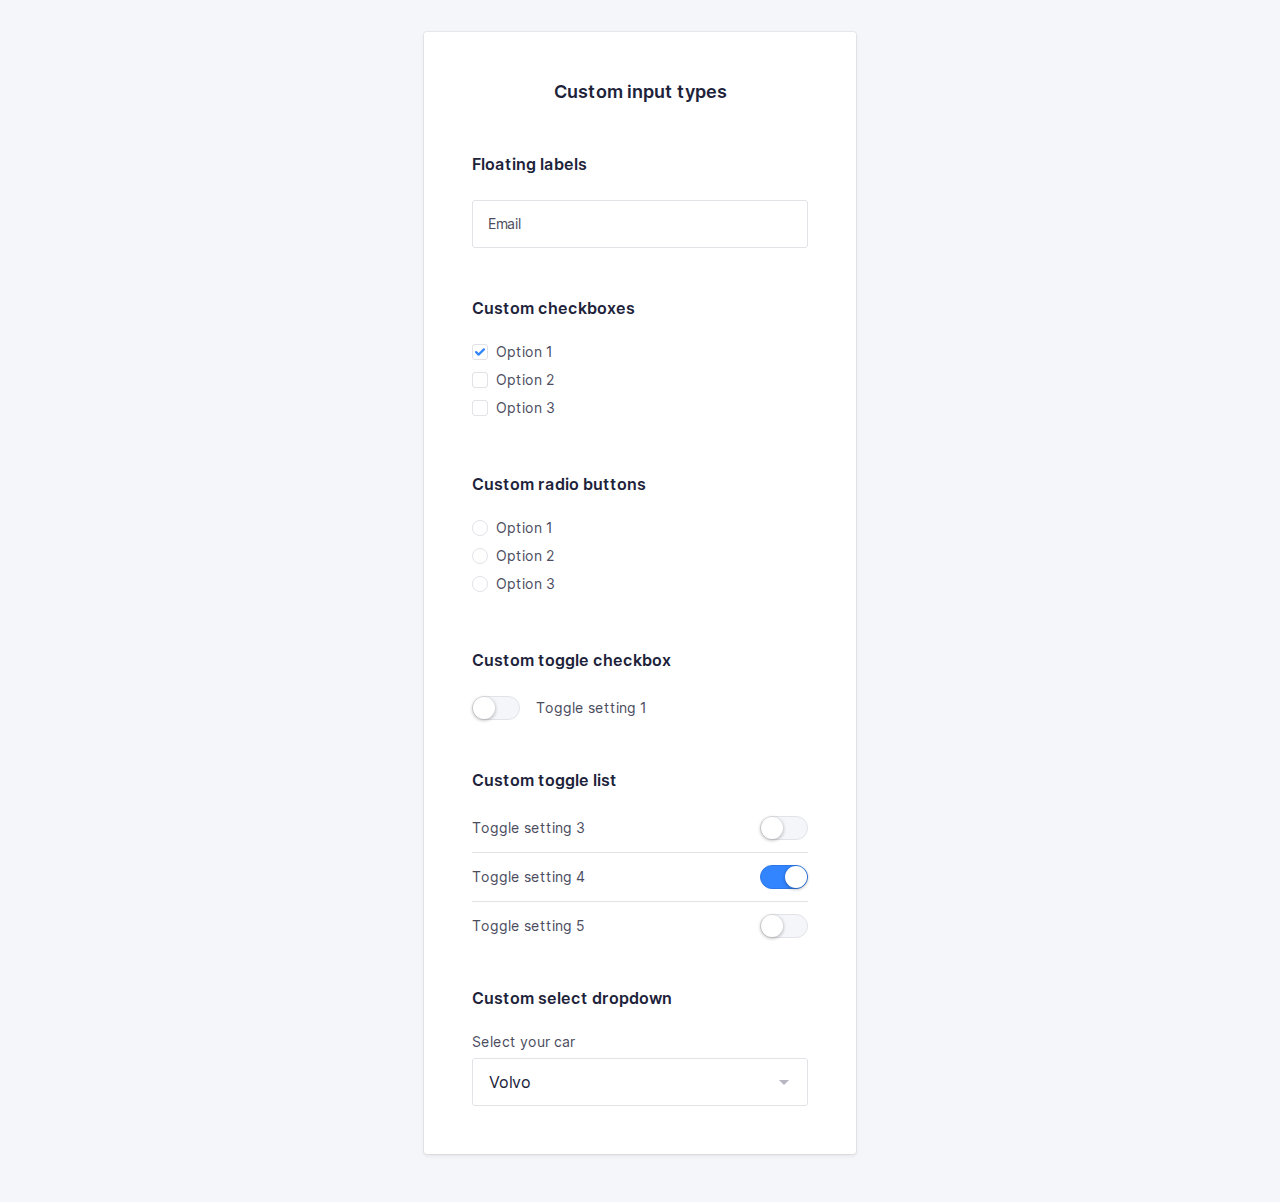
==== inputs.html @ 7f7cd956 "first commit" ====
<!doctype html>
<html lang="en">
    <head>
        <meta charset="utf-8">
        <meta http-equiv="x-ua-compatible" content="ie=edge">
        <title>Blockport - Custom input types</title>
        <meta name="description" content="This is my HTML5 boilerplate.">
        <meta name="viewport" content="width=device-width, initial-scale=1.0">
        <meta name="msapplication-TileColor" content="#3385FF">
        <meta name="theme-color" content="#3385FF">

        <link rel="apple-touch-icon" sizes="180x180" href="apple-touch-icon.png">
        <link rel="icon" type="image/png" sizes="32x32" href="favicon-32x32.png">
        <link rel="icon" type="image/png" sizes="16x16" href="favicon-16x16.png">
        <link rel="manifest" href="site.webmanifest">
        <link rel="mask-icon" href="safari-pinned-tab.svg" color="#3385FF">

        <link rel="stylesheet" href="css/normalize.css">
        <link rel="stylesheet" href="css/screen.css">

        <script src="./script/app.js"></script>
    </head>
    <body>
        <section class="o-row o-row--lg o-row--login o-row--beta">
            <div class="o-container u-max-width-xs">
                <form class="c-card" action="#">
                    <div class="c-card__body">
                       
                        <h2 class="c-card__title">
                            Custom input types
                        </h2>
                        <div class="o-section">
                            <h5>
                                Floating labels
                            </h5>
                            <p class="c-form-field">
                                <label class="c-label c-label--floating js-floating-label" for="username">
                                    Email
                                </label>
                                <input class="c-input c-input--with-floating-label js-floating-input" type="email" name="username" id="username"
                                    required>
                            </p>
                        </div>
                        <div class="o-section">
                            <!-- Custom checkboxes -->
                            <h5>
                                Custom checkboxes
                            </h5>
                            <ul class="o-list c-option-list">
                                <li class="c-form-field c-form-field--option c-option-list__item">
                                    <input class="o-hide-accessible c-option c-option--hidden" type="checkbox" id="checkbox1" checked>
                                    <label class="c-label c-label--option c-custom-option" for="checkbox1">
                                        <span class="c-custom-option__fake-input c-custom-option__fake-input--checkbox">
                                            <svg class="c-custom-option__symbol" xmlns="http://www.w3.org/2000/svg" viewBox="0 0 9 6.75">
                                                <path d="M4.75,9.5a1,1,0,0,1-.707-.293l-2.25-2.25A1,1,0,1,1,3.207,5.543L4.75,7.086,8.793,3.043a1,1,0,0,1,1.414,1.414l-4.75,4.75A1,1,0,0,1,4.75,9.5" transform="translate(-1.5 -2.75)"/>
                                            </svg>
                                        </span>
                                        Option 1
                                    </label>
                                </li>
                                <li class="c-form-field c-form-field--option c-option-list__item">
                                    <input class="o-hide-accessible c-option c-option--hidden" type="checkbox" id="checkbox2">
                                    <label class="c-label c-label--option c-custom-option" for="checkbox2">
                                        <span class="c-custom-option__fake-input c-custom-option__fake-input--checkbox">
                                            <svg class="c-custom-option__symbol" xmlns="http://www.w3.org/2000/svg" viewBox="0 0 9 6.75">
                                                <path d="M4.75,9.5a1,1,0,0,1-.707-.293l-2.25-2.25A1,1,0,1,1,3.207,5.543L4.75,7.086,8.793,3.043a1,1,0,0,1,1.414,1.414l-4.75,4.75A1,1,0,0,1,4.75,9.5" transform="translate(-1.5 -2.75)"/>
                                            </svg>
                                        </span>
                                        Option 2
                                    </label>
                                </li>
                                <li class="c-form-field c-form-field--option c-option-list__item">
                                    <input class="o-hide-accessible c-option c-option--hidden" type="checkbox" id="checkbox3">
                                    <label class="c-label c-label--option c-custom-option" for="checkbox3">
                                        <span class="c-custom-option__fake-input c-custom-option__fake-input--checkbox">
                                            <svg class="c-custom-option__symbol" xmlns="http://www.w3.org/2000/svg" viewBox="0 0 9 6.75">
                                                <path d="M4.75,9.5a1,1,0,0,1-.707-.293l-2.25-2.25A1,1,0,1,1,3.207,5.543L4.75,7.086,8.793,3.043a1,1,0,0,1,1.414,1.414l-4.75,4.75A1,1,0,0,1,4.75,9.5" transform="translate(-1.5 -2.75)"/>
                                            </svg>
                                        </span>
                                        Option 3
                                    </label>
                                </li>
                            </ul>
                        </div>
                        <div class="o-section">
                            <!-- Custom radio buttons -->
                            <h5>
                                Custom radio buttons
                            </h5>
                            <ul class="o-list c-option-list">
                                <li class="c-form-field c-form-field--option c-option-list__item">
                                    <input class="o-hide-accessible c-option c-option--hidden" type="radio" name="radios" id="radio1">
                                    <label class="c-label c-label--option c-custom-option" for="radio1">
                                        <span class="c-custom-option__fake-input c-custom-option__fake-input--radio">
                                            <span class="c-custom-option__symbol"></span>
                                        </span>
                                        Option 1
                                    </label>
                                </li>
                                <li class="c-form-field c-form-field--option c-option-list__item">
                                    <input class="o-hide-accessible c-option c-option--hidden" type="radio" name="radios" id="radio2">
                                    <label class="c-label c-label--option c-custom-option" for="radio2">
                                        <span class="c-custom-option__fake-input c-custom-option__fake-input--radio">
                                            <span class="c-custom-option__symbol"></span>
                                        </span>
                                        Option 2
                                    </label>
                                </li>
                                <li class="c-form-field c-form-field--option c-option-list__item">
                                    <input class="o-hide-accessible c-option c-option--hidden" type="radio" name="radios" id="radio3">
                                    <label class="c-label c-label--option c-custom-option" for="radio3">
                                        <span class="c-custom-option__fake-input c-custom-option__fake-input--radio">
                                            <span class="c-custom-option__symbol"></span>
                                        </span>
                                        Option 3
                                    </label>
                                </li>
                            </ul>
                        </div>
                        <div class="o-section">
                            <!-- Custom toggle checkboxes -->
                            <h5>
                                Custom toggle checkbox
                            </h5>
                            <p>
                                <input class="o-hide-accessible c-option c-option--hidden" type="checkbox" id="toggle1">
                                <label class="c-label c-label--option c-custom-toggle" for="toggle1">
                                    <span class="c-custom-toggle__fake-input">
                                    </span>
                                    Toggle setting 1
                                </label>
                            </p>
                        </div>
                        <div class="o-section">
                            <h5>
                                Custom toggle list
                            </h5>
                            <ul class="o-list c-custom-toggle-list">
                                <li class="c-custom-toggle-list__item">
                                    <input class="o-hide-accessible c-option c-option--hidden" type="checkbox" id="toggle3">
                                    <label class="c-label c-label--option c-custom-toggle c-custom-toggle--inverted" for="toggle3">
                                        <span class="c-custom-toggle__fake-input">
                                        </span>
                                        Toggle setting 3
                                    </label>
                                </li>
                                <li class="c-custom-toggle-list__item">
                                    <input class="o-hide-accessible c-option c-option--hidden" type="checkbox" id="toggle4" checked>
                                    <label class="c-label c-label--option c-custom-toggle c-custom-toggle--inverted" for="toggle4">
                                        <span class="c-custom-toggle__fake-input">
                                        </span>
                                        Toggle setting 4
                                    </label>
                                </li>
                                <li class="c-custom-toggle-list__item">
                                    <input class="o-hide-accessible c-option c-option--hidden" type="checkbox" id="toggle5">
                                    <label class="c-label c-label--option c-custom-toggle c-custom-toggle--inverted" for="toggle5">
                                        <span class="c-custom-toggle__fake-input">
                                        </span>
                                        Toggle setting 5
                                    </label>
                                </li>
                            </ul>
                        </div>
                        <div class="o-section">
                            <!-- Custom select -->
                            <h5>
                                Custom select dropdown
                            </h5>
                            <p class="c-form-field">
                                <label class="c-label" for="select1">
                                    Select your car
                                </label>
                                <span class="c-custom-select">
                                    <select class="c-input c-custom-select__input" class="" name="select1" id="select1">
                                        <option value="volvo">Volvo</option>
                                        <option value="saab">Saab</option>
                                        <option value="mercedes">Mercedes</option>
                                        <option value="audi">Audi</option>
                                    </select>
                                    <svg class="c-custom-select__symbol" xmlns="http://www.w3.org/2000/svg" viewBox="0 0 24 24">
                                        <path d="M7,10l5,5,5-5Z"/>
                                    </svg>
                                </span>
                            </p>
                        </div>
                    </div>
                </form>
            </div>
        </section>
    </body>
</html>
---- css/screen.css ----
/*------------------------------------*\
#FONTS
\*------------------------------------*/

@font-face {
    font-family: "Inter Web";
    font-weight: 400;
    src: url("../fonts/Inter-Regular.woff2") format("woff2")
}

@font-face {
    font-family: "Inter Web";
    font-weight: 600;
    src: url("../fonts/Inter-SemiBold.woff2") format("woff2")
}

/*------------------------------------*\
#Variables
\*------------------------------------*/

:root {
    /* Global colors */
    --global-color-alpha-light: #4F95FF;
    --global-color-alpha: #3385FF;
    --global-color-alpha-dark: #2E77E6;
    --global-color-alpha-x-dark: #1B4186;
    --global-color-alpha-transparent: #3385ffbf;
    --global-color-alpha-x-transparent: #3385ff4d;

    --global-color-neutral-xxxx-light: #F5F6FA;
    --global-color-neutral-xxx-light: #E2E3E7;
    --global-color-neutral-xx-light: #caccd4;
    --global-color-neutral-x-light: #b5b6c0;
    --global-color-neutral-light: #a0a1ad;
    --global-color-neutral: #8b8c9a;
    --global-color-neutral-dark: #757787;
    --global-color-neutral-x-dark: #606274;
    --global-color-neutral-xx-dark: #4b4c60;
    --global-color-neutral-xxx-dark: #35374d;
    --global-color-neutral-xxxx-dark: #20223a;
    --global-color-error: #FF3333;
    --global-color-error-transparent: #FF3333bf;
    --global-color-error-x-transparent: #FF33334d;

    /* global page settings */
    --global-page-color: var(--global-color-neutral-xxxx-dark);
    --global-page-backgroundColor: var(--global-color-neutral-xxxx-light);
    --global-selection-backgroundColor: var(--global-color-alpha);

    /* border radius */
    --global-borderRadius: 3px;
    --global-borderWidth: 1px;

    /* transitions */
    --global-transitionEasing-out: ease-out;
    --global-transitionEasing-out-cubic: cubic-bezier(0.22, 0.61, 0.36, 1);
    --global-transitionDuration-alpha: .1s;
    --global-transitionDuration-beta: .2s;
    --global-transitionDuration-gamma: .3s;


     /* Baseline settings */
    --global-baseline: 8px;         
    --global-whitespace: calc(var(--global-baseline) * 3); /* = 24px */

    --global-whitespace-xs: calc(var(--global-baseline) * .5); /* = 4px */
    --global-whitespace-sm: calc(var(--global-baseline) * 1); /*  = 8px */
    --global-whitespace-md: calc(var(--global-baseline) * 2); /*  = 16px */
    --global-whitespace-lg: calc(var(--global-baseline) * 4); /*  = 32px */
    --global-whitespace-xl: calc(var(--global-whitespace) * 2); /*  = 48px */
    --global-whitespace-xxl: calc(var(--global-whitespace) * 3); /*  = 72px */

    /* forms */
    --global-label-color: var(--global-color-neutral-xx-dark);
    --global-placeholder-color: var(--global-color-neutral-x-light);
    --global-input-backgroundColor: White;
    --global-input-color: var(--global-color-neutral-xxxx-dark);
    --global-input-borderColor: var(--global-color-neutral-xxx-light);
    --global-input-hover-borderColor: var(--global-color-neutral-xx-light);
    --global-input-focus-borderColor: var(--global-color-alpha);
    --global-input-error-borderColor: var(--global-color-error);
    --global-input-focus-boxShadowSpread: 0 0 0 3px;
    --global-input-focus-boxShadowColor: var(--global-color-alpha-x-transparent);
    --global-input-error-boxShadowColor: var(--global-color-error-x-transparent);
}

@media (prefers-color-scheme: dark) {
    :root {
        --global-page-color: White;
        --global-page-backgroundColor: var(--global-color-neutral-xxxx-dark);

        --global-label-color: var(--global-color-neutral-xx-light);
        --global-placeholder-color: var(--global-color-neutral-dark);
        --global-input-backgroundColor: var(--global-color-neutral-xxxx-dark);
        --global-input-color: var(--global-color-neutral-xxxx-light);
        --global-input-borderColor: var(--global-input-backgroundColor);
        --global-input-hover-borderColor: var(--global-input-backgroundColor);
        --global-input-focus-borderColor: var(--global-input-backgroundColor);
        --global-input-focus-boxShadowColor: var(--global-color-alpha-transparent);
        --global-input-error-boxShadowColor: var(--global-color-error-transparent);
    }
}

/*------------------------------------*\
#GENERIC
\*------------------------------------*/

/*
    Generic: Page
    ---
    Global page styles + universal box-sizing:
*/

html {
    background-color: var(--global-page-backgroundColor);
    color: var(--global-page-color);
    font-size: 16px;
    line-height: 1.5;
    font-family: "Inter Web", Helvetica, arial, sans-serif;
    box-sizing: border-box;
    -webkit-font-smoothing: antialiased;
    -moz-osx-font-smoothing: grayscale;
}

*,
*:before,
*:after {
    box-sizing: inherit;
}

/*
* Remove text-shadow in selection highlight:
* https://twitter.com/miketaylr/status/12228805301
*
* Customize the background color to match your design.
*/

::-moz-selection {
    background: var(--global-selection-backgroundColor);
    color: white;
    text-shadow: none;
}

::selection {
    background: var(--global-selection-backgroundColor);
    color: white;
    text-shadow: none;
}

/*------------------------------------*\
#Elements
\*------------------------------------*/

/*
Elements: Images
---
Default markup for images to make them responsive
*/

img {
    max-width: 100%;
    vertical-align: top;
}

/*
    Elements: typography
    ---
    Default markup for typographic elements
*/

h1,
h2,
h3 {
    font-weight: 700;
}

h1 {
    font-size: 36px;
    line-height: calc(var(--global-baseline) * 6);
    margin: 0 0 var(--global-whitespace);
}

h2 {
    font-size: 32px;
    line-height: calc(var(--global-baseline) * 5);
    margin: 0 0 var(--global-whitespace);
}

h3 {
    font-size: 26px;
    line-height: calc(var(--global-baseline) * 4);
    margin: 0 0 var(--global-whitespace);
}

h4,
h5,
h6 {
    font-size: 16px;
    font-weight: 600;
    line-height: calc(var(--global-baseline) * 3);
    margin: 0 0 var(--global-whitespace);
}

p,
ol,
ul,
dl,
table,
address,
figure {
    margin: 0 0 var(--global-whitespace);
}

ul,
ol {
    padding-left: var(--global-whitespace);
}

li ul,
li ol {
    margin-bottom: 0;
}

blockquote {
    font-style: normal;
    font-size: 23px;
    line-height: calc(var(--global-baseline) * 6);
    margin: 0 0 var(--global-whitespace);
}

blockquote * {
    font-size: inherit;
    line-height: inherit;
}

figcaption {
    font-weight: 400;
    font-size: 12px;
    line-height: calc(var(--global-baseline) * 2);
    margin-top: var(--global-whitespace-xxs);
}

hr {
    border: 0;
    height: var(--global-borderWidth);
    background: LightGrey;
    margin: 0 0 var(--global-whitespace);
}

a {
    --link-transition: all var(--global-transitionDuration-alpha) var(--global-transitionEasing-out);
    transition: var(--link-transition);
    color: var(--link-color, var(--global-color-alpha));
    outline-color: var(--link-boxShadowColor);
    outline-width: medium;
    outline-offset: 2px;
}

a:visited {
    color: var(--link-visited-color, var(--global-color-alpha));
}

a:hover {
    color: var(--link-hover-color, var(--global-color-alpha-light));
}

a:active {
    color: var(--link-active-color, var(--global-color-alpha-dark));
}

a:focus {
    color: var(--link-focus-color, var(--global-color-alpha));
}

label,
input {
    display: block;
}

select {
    width: 100%;
}

input::placeholder {
    color: var(--global-placeholder-color);
}

/*------------------------------------*\
#OBJECTS
\*------------------------------------*/

/*
    Objects: Row
    ---
    Creates a horizontal row that stretches the viewport and adds padding around children
*/

.o-row {
    position: relative;
    padding: 24px 24px 0;
}

.o-row--login {
    min-height: 100vh;
    display: flex;
    align-items: center;
}

/* size modifiers */

.o-row--lg {
    padding-top: 48px;
    padding-bottom: 24px;
}

.o-row--xl {
    padding-top: 72px;
    padding-bottom: 48px;
}

@media (min-width: 768px) {
    .o-row {
        padding-left: 48px;
        padding-right: 48px;
    }
}

@media (min-width: 992px) {
    .o-row--xl {
        padding-top: 96px;
        padding-bottom: 72px;
    }
}

/*
    Objects: Container
    ---
    Creates a horizontal container that sets de global max-width
*/

.o-container {
    margin-left: auto;
    margin-right: auto;
    max-width: 79.5em; /* 79.5 * 16px = 1272 */
    width: 100%;
}

/*
    Objects: Row
    ---
    Creates a horizontal row that stretches the viewport and adds padding around children
*/

.o-row {
    position: relative;
    padding: var(--global-whitespace) var(--global-whitespace) 0;
}

.o-row--login {
    min-height: 100vh;
    display: -webkit-flex;
    display: -ms-flex;
    display: flex;
    -ms-align-items: center;
    align-items: center;
}

/* size modifiers */

.o-row--lg {
    padding-top: var(--global-whitespace-lg);
    padding-bottom: var(--global-whitespace);
}

@media (min-width: 768px) {
    .o-row {
        padding-left: var(--global-whitespace-lg);
        padding-right: var(--global-whitespace-lg);
    }
}

/*
    Objects: Container
    ---
    Creates a horizontal container that sets de global max-width
*/

.o-container {
    margin-left: auto;
    margin-right: auto;
    max-width: 79.5em; /* 79.5 * 16px = 1272 */
    width: 100%;
}

/*
    Objects: section
    ---
    Creates vertical whitespace between adjacent sections inside a row
*/

.o-section {
    position: relative;
}

.o-section + .o-section {
    padding-top: var(--global-whitespace);
}

@media (min-width: 768px) {
    .o-section--lg + .o-section--lg,
    .o-section--xl + .o-section--xl {
        padding-top: var(--global-whitespace-lg);
    }
}

@media (min-width: 992px) {
    .o-section--xl + .o-section--xl {
        padding-top: var(--global-whitespace-xxl);
    }
}

/*
    Objects: Layout
    ---
    The layout object provides us with a column-style layout system. This object
    contains the basic structural elements, but classes should be complemented
    with width utilities
*/

.o-layout {
    display: -webkit-flex;
    display: -ms-flexbox;
    display: flex;
    flex-wrap: wrap;
}

.o-layout__item {
    width: 100%;
}

/* gutter modifiers, these affect o-layout__item too */

.o-layout--gutter {
    margin: 0 -12px;
}

.o-layout--gutter > .o-layout__item {
    padding: 0 12px;
}

.o-layout--gutter-sm {
    margin: 0 -6px;
}

.o-layout--gutter-sm > .o-layout__item {
    padding: 0 6px;
}

.o-layout--gutter-lg {
    margin: 0 calc(var(--global-whitespace) * -1);
}

.o-layout--gutter-lg > .o-layout__item {
    padding: 0 var(--global-whitespace);
}

.o-layout--gutter-xl {
    margin: 0 calc(var(--global-whitespace-lg) * -1);
}

.o-layout--gutter-xl > .o-layout__item {
    padding: 0 var(--global-whitespace-lg);
}

/* reverse horizontal row modifier */

.o-layout--row-reverse {
    flex-direction: row-reverse;
}

/* Horizontal alignment modifiers*/

.o-layout--justify-start {
    justify-content: flex-start;
}

.o-layout--justify-end {
    justify-content: flex-end;
}

.o-layout--justify-center {
    justify-content: center;
}

.o-layout--justify-space-around {
    justify-content: space-around;
}

.o-layout--justify-space-evenly {
    justify-content: space-evenly;
}

.o-layout--justify-space-between {
    justify-content: space-between;
}

/* Vertical alignment modifiers */

.o-layout--align-start {
    align-items: flex-start;
}

.o-layout--align-end {
    align-items: flex-end;
}

.o-layout--align-center {
    align-items: center;
}

.o-layout--align-baseline {
    align-items: baseline;
}

/* Vertical alignment modifiers that only work if there is one than one flex item */

.o-layout--align-content-start {
    align-content: start;
}

.o-layout--align-content-end {
    align-content: end;
}

.o-layout--align-content-center {
    align-content: center;
}

.o-layout--align-content-space-around {
    align-content: space-around;
}

.o-layout--align-content-space-between {
    align-content: space-between;
}

/*
    Objects: List
    ---
    Small reusable object to remove default list styling from lists
*/

.o-list {
    list-style: none;
    padding: 0;
}

/*
    Object: Button reset
    ---
    Small button reset object
*/

.o-button-reset {
    border: none;
    margin: 0;
    padding: 0;
    width: auto;
    overflow: visible;
    background: transparent;

    /* inherit font & color from ancestor */
    color: inherit;
    font: inherit;

    /* Normalize `line-height`. Cannot be changed from `normal` in Firefox 4+. */
    line-height: normal;

    /* Corrects font smoothing for webkit */
    -webkit-font-smoothing: inherit;
    -moz-osx-font-smoothing: inherit;

    /* Corrects inability to style clickable `input` types in iOS */
    -webkit-appearance: none;
}

/*
    Object: Hide accessible
    ---
    Accessibly hide any element
*/

.o-hide-accessible {
    position: absolute;
    width: 1px;
    height: 1px;
    padding: 0;
    margin: -1px;
    overflow: hidden;
    clip: rect(0, 0, 0, 0);
    border: 0;
}

/*------------------------------------*\
#COMPONENTS
\*------------------------------------*/

/*
    Component: Logo
    ---
    Website main logo
*/

.c-logo {
    height: var(--global-whitespace);
    display: flex;
    align-items: center;
    justify-content: center;
    margin-bottom: var(--global-whitespace-lg);
}

.c-logo__symbol {
    height: 100%;
}

.c-logo__path--1 {
    fill: var(--logo__path--1--fill, var(--global-color-neutral-xxxx-dark));
}

.c-logo__path--2 {
    fill: var(--logo__path--2--fill, var(--global-color-alpha));
}

.c-logo__path--3 {
    fill: var(--logo__path--3--fill, var(--global-color-alpha-x-dark));
}

@media (prefers-color-scheme: dark) {
    .c-logo {
        --logo__path--1--fill: White;
        --logo__path--2--fill: var(--logo__path--1--fill);
        --logo__path--3--fill: var(--logo__path--1--fill);
    }
}

/*
    Component: Card
    ---
    Card with box shadow
*/

.c-card {
    --card-borderRadius: var(--global-borderRadius);
    background-color: var(--card-backgroundColor, White);
    margin-bottom: var(--global-whitespace);
    border-radius: var(--card-borderRadius, var(--global-borderRadius));
    box-shadow: 0 0 0 1px rgba(0,0,0, 0.05), 0 2px 4px rgba(0,0,0,.075);
    overflow: hidden;
}

/* Add padding to child for more flexibility */
.c-card__body,
.c-card__footer {
    padding: var(--global-whitespace);
}

.c-card__footer {
    text-align: center;
    border-top: var(--global-borderWidth) solid var(--card__footer-borderColor, var(--global-color-neutral-xxx-light));
}

.c-card__title {
    text-align: center;
    font-size: 18px;
    line-height: calc(var(--global-baseline) * 3);
    font-weight: 600;
}

/* This allows c-card__body and __footer to have equal padding everywhere */

.c-card__body > *:last-child,
.c-card__footer > *:last-child,
.c-card__body > *:last-child > *:last-child,
.c-card__footer > *:last-child > *:last-child {
    margin-bottom: 0;
}

@media (min-width: 27em) {
    .c-card__body {
        padding: var(--global-whitespace-xl);
    }

    .c-card__title {
        margin-bottom: var(--global-whitespace-xl);
    }
}

@media (prefers-color-scheme: dark) {
    .c-card {
        --card-backgroundColor: var(--global-color-neutral-xxx-dark);
        --card__footer-borderColor: var(--global-color-neutral-xxxx-dark);
    }
}

/*
    Component: Forms
    ---
    Everything form related here
*/

.c-form-field {
    position: relative;
}

.c-form-field--option {
    display: flex;
    align-items: center;
}

/*
    Component: Input
    ---
    Class to put on all input="text" like form inputs
*/

.c-input {
    --input-transition: all var(--global-transitionDuration-alpha) var(--global-transitionEasing-out);
    -webkit-appearance: none;
    -moz-appearance: none;
    appearance: none;
    width: 100%;
    border-radius: var(--input-borderRadius, var(--global-borderRadius));
    border: var(--input-borderWidth, var(--global-borderWidth)) solid var(--input-borderColor, var(--global-input-borderColor));
    background-color: var(--input-backgroundColor, var(--global-input-backgroundColor));
    color: var(--global-input-color);
    font-family: inherit;
    font-size: 16px;
    line-height: calc(var(--global-baseline) * 3);
    padding: calc(var(--global-baseline) * 1.5 - var(--global-borderWidth)) var(--global-whitespace-md);
    outline: none;
    transition: var(--input-transition);
}

.c-input:hover {
    border-color: var(--input-hover-borderColor, var(--global-input-hover-borderColor));
}

.c-input:focus,
.c-input:active {
    border-color: var(--input-focus-borderColor, var(--global-input-focus-borderColor));
    box-shadow: var(--global-input-focus-boxShadowSpread) var(--input-focus-boxShadowColor, var(--global-input-focus-boxShadowColor));
}

/*
Input password with toggle checkbox on top of it needs
more padding on the right to avoid overlap
*/

.c-input--password-with-toggle {
    padding-right: 52px;
}

/* input password with floating label */

.c-input--with-floating-label:focus {
    box-shadow: 0 0 0 1px var(--global-input-focus-borderColor);
}

/* option input for checkboxes and radio buttons */

.c-option {
    margin-right: var(--global-whitespace-sm);
}

/*
    Component: Label
    ---
    Class to put on all form labels
*/

.c-label {
    margin-bottom: 0;
    font-size: 14px;
    padding-bottom: var(--global-whitespace-sm);    
    line-height: calc(var(--global-baseline) * 2);
    color: var(--label-color, var(--global-label-color));
}

.c-label--option {
    padding-bottom: 0;
}

.c-label__error-message {
    font-weight: 600;
	float: right;
	display: none;
}

.c-label__error-message.is-visible {
	display: block;
}

.c-label--floating {
    position: absolute;
    top: calc(var(--global-baseline) * 2);
    left: var(--global-whitespace-sm);
    padding: 0  var(--global-whitespace-sm);
    background-color: var(--label--floating-backgroundColor, var(--global-input-backgroundColor));
    transition: transform var(--global-transitionDuration-alpha) var(--global-transitionEasing-out);
    z-index: 1;
}

.is-floating,
.c-form-field:focus-within .c-label--floating {
    transform: translateY(calc(var(--global-baseline) * -3))
}

@media (prefers-color-scheme: dark) {
    .c-label--floating {
        --label--floating-backgroundColor: transparent;
    }
}

/*
    Component: Button
    ---
    Class to put on form buttons or
*/

.c-button {
    font-size: 16px;
    font-weight: 600;
    border-radius: var(--button-borderRadius, var(--global-borderRadius));
    border: var(--button-borderWidth, var(--global-borderWidth)) solid var(--button-borderColor, var(--global-color-alpha-dark));
    background-color: var(--button-backgroundColor, var(--global-color-alpha));
    color: #fff;
    padding: calc(var(--global-baseline) * 1.5 - var(--button-borderWidth, var(--global-borderWidth))) var(--global-whitespace-md);
    line-height: calc(var(--global-baseline) * 3);
    width: 100%;
    outline: none;
    box-shadow: var(--button-boxShadow, 0);
    transition: all var(--global-transitionDuration-alpha) var(--global-transitionEasing-out);
}

.c-button:hover {
    border-color: var(--button-hover-borderColor, var(--global-color-alpha-dark));
    background-color: var(--button-hover-backgroundColor, var(--global-color-alpha-light));
}

.c-button:focus {
    background-color: var(--button-focus-backgroundColor, var(--global-color-alpha));
    border-color: var(--button-focus-borderColor, var(--global-color-alpha-dark));
    box-shadow: var(--global-input-focus-boxShadowSpread) var(--button-focus-boxShadowColor, var(--global-input-focus-boxShadowColor));
}

.c-button:active {
    background-color: var(--button-active-backgroundColor, var(--global-color-alpha-dark));
    border-color: var(--button-active-borderColor, var(--global-color-alpha-dark));
    box-shadow: var(--button-active-boxShadow, 0);
}

@media (prefers-color-scheme: dark) {
    .c-button {
        --button-borderColor: var(--global-color-alpha);
        --button-hover-borderColor: var(--global-color-alpha-light);
        --button-active-borderColor: var(--global-color-alpha-dark);
        --button-focus-borderColor: var(--global-color-alpha-x-dark);
    }
}

/*
    Component: Option list
    ---

*/

.c-option-list {
    margin-bottom: var(--global-whitespace-lg);
}

.c-option-list__item {
    margin-bottom: calc(var(--global-baseline) * 1.5);
}

/*
    Custom option
    ---
    Custom checkboxes & radio buttons
*/

/* Hide the actual input with the class .o-hide-accessible */

.c-custom-option {
    --custom-option-background: var(--global-input-backgroundColor);
    --custom-option-borderRadius: var(--global-borderRadius);
    --custom-option-borderColor: var(--global-input-borderColor);
    --custom-option-hover-borderColor: var(--global-input-hover-borderColor);
    --custom-option-focus-borderColor: var(--global-input-focus-borderColor);
    --custom-option-focus-boxShadowColor: var(--global-input-focus-boxShadowColor);
    --custom-option-focus-boxShadow: var(--global-input-focus-boxShadowSpread) var(--custom-option-focus-boxShadowColor);
    --custom-option__symbol-fill: var(--global-color-alpha);
    --custom-option-transition: var(--global-transitionDuration-alpha) var(--global-transitionEasing-out);
    display: flex;
    align-items: center;
}

.c-custom-option__fake-input {
    display: flex;
    align-items: center;
    justify-content: center;
    width: 16px;
    height: 16px;
    margin-right: 8px;
    background: var(--custom-option-background);
    border: 1px solid var(--custom-option-borderColor);
    transition: all var(--custom-option-transition);
    box-shadow: var(--custom-option-boxShadow, 0);
}

.c-custom-option__fake-input--checkbox {
    border-radius: var(--custom-option-borderRadius);
}

.c-custom-option__fake-input--radio {
    border-radius: 100%;
}

.c-custom-option__symbol {
    display: block;
    opacity: 0; /* Hide the symbol initially */
    transform: scale(.5);
    transition: transform var(--custom-option-transition), opacity var(--custom-option-transition);
}

.c-custom-option__fake-input--checkbox .c-custom-option__symbol {
    width: 10px;
    height: 10px;
    fill: var(--custom-option__symbol-fill);
}

.c-custom-option__fake-input--radio .c-custom-option__symbol {
    background-color: var(--custom-option__symbol-fill);
    border-radius: 100%;
    width: 6px;
    height: 6px;
}

/* hover state */

.c-custom-option:hover {
    --custom-option-borderColor: var(--custom-option-hover-borderColor);
}

/* focused and active state */

.c-option--hidden:focus + .c-custom-option,
.c-option--hidden:active + .c-custom-option {
    --custom-option-borderColor: var(--custom-option-focus-borderColor);
    --custom-option-boxShadow: var(--custom-option-focus-boxShadow);
}

/* checked state */

.c-option--hidden:checked + .c-custom-option .c-custom-option__symbol {
    opacity: 1; /* Show the symbol when the invisible checkbox/radio button is checked */
    transform: scale(1);
}

/*
    Component: Custom Toggle
    ---
    Visually change a checkbox into a toggle
*/

.c-custom-toggle-list {
    --toggle-list-borderColor: var(--global-color-neutral-xxx-light);
    margin-bottom: 24px;
}

.c-custom-toggle-list__item {
    margin-bottom: 12px;
}

.c-custom-toggle-list__item + .c-custom-toggle-list__item {
    padding-top: 12px;
    border-top: 1px solid var(--toggle-list-borderColor);
}

.c-custom-toggle {
    --toggle-backgroundColor: var(--global-color-neutral-xxxx-light);
    --toggle-borderColor: var(--global-input-borderColor);
    --toggle-focus-borderColor: var(--global-input-focus-borderColor);
    --toggle-checked-borderColor: var(--global-color-alpha-dark);
    --toggle-checked-backgroundColor: var(--global-color-alpha);
    --toggle-focus-boxShadow: var(--global-input-focus-boxShadowSpread) var(--global-input-focus-boxShadowColor);
    --toggle-transition: all var(--global-transitionDuration-alpha) var(--global-transitionEasing-out);
    --toggle__switch-backgroundColor: White;
    --toggle__switch-checked-backgroundColor: White;
    --toggle__switch-transition: all var(--global-transitionDuration-alpha) var(--global-transitionEasing-out);
    display: flex;
    align-items: center;
}

.c-custom-toggle--inverted {
    flex-direction: row-reverse;
    justify-content: space-between;
}

.c-custom-toggle__fake-input {
    display: block;
    height: 24px;
    width: 48px;
    margin-right: 16px;
    background-color: var(--toggle-backgroundColor);
    border-radius: 32px;
    border: 1px solid var(--toggle-borderColor);
    transition: var(--toggle-transition);
    box-shadow: var(--toggle-boxShadow, 0);
}

.c-custom-toggle--inverted .c-custom-toggle__fake-input {
    margin-right: 0;
}

.c-custom-toggle__fake-input::after {
    position: relative;
    display: block;
    content: '';
    height: 22px;
    width: 22px;
    border-radius: 22px;
    box-shadow: 0 1px 3px 1px rgba(0,0,0,.2);
    background-color: var(--toggle__switch-backgroundColor);
    transition: var(--toggle__switch-transition);
}

/* focused and active state */

.c-option--hidden:focus + .c-custom-toggle,
.c-option--hidden:active + .c-custom-toggle {
    --toggle-borderColor: var(--toggle-focus-borderColor);
    --toggle-boxShadow: var(--toggle-focus-boxShadow);
}

/* checked state */

.c-option--hidden:checked + .c-custom-toggle {
    --toggle-backgroundColor: var(--toggle-checked-backgroundColor);
    --toggle-borderColor: var(--toggle-checked-borderColor);
    --toggle__switch-backgroundColor: var(--toggle__switch-checked-backgroundColor);
}

.c-option--hidden:checked + .c-custom-toggle .c-custom-toggle__fake-input::after {
    transform: translate(24px,0);
}

/* special active state */

.c-option--hidden:active + .c-custom-toggle .c-custom-toggle__fake-input::after {
    width: 28px;
}

.c-option--hidden:active:checked + .c-custom-toggle .c-custom-toggle__fake-input::after {
    margin-left: -6px;
}

@media (prefers-color-scheme: dark) {
    .c-custom-toggle-list {
        --toggle-list-borderColor: var(--global-color-neutral-xx-dark);
    }

    .c-custom-toggle {
        --toggle-backgroundColor: var(--global-input-backgroundColor);
        --toggle-checked-borderColor: var(--toggle-checked-backgroundColor);
        --toggle-focus-boxShadow: 0 0 0 1px var(--global-color-neutral-xxxx-dark), var(--global-input-focus-boxShadowSpread) var(--global-input-focus-boxShadowColor);
        --toggle__switch-backgroundColor: var(--global-color-neutral-dark);
        --toggle__switch-checked-backgroundColor: White;
    }
}

/*
    Component: Custom Select
    ---
    Custom select dropdown
*/


.c-custom-select {
    display: block;
    position: relative;
}

.c-custom-select__symbol {
    width: 24px;
    height: 24px;
    position: absolute;
    top: 12px;
    right: 12px;
    pointer-events: none;
    fill: var(--global-color-neutral-x-light);
}

/*
    Component: Password Toggle
    ---
    Password toggle custom checkbox
*/

.c-password-toggle-container {
    position: relative;
    display: block;
}

.c-password-toggle {
    --password-toggle__symbol-fill: var(--global-color-neutral-x-light);
    position: absolute;
    top: 0;
    right: 0;
    bottom: 0;
    display: block;
}

.c-password-toggle__label {
    display: flex;
    align-items: center;
    /* top: 0;
    right: 0;
    bottom: 0;
    position: absolute; */
    /* padding: 0 16px; */
    padding: 14px 16px;
}

.c-password-toggle__symbol {
    display: block;
    width: 20px;
    height: 20px;
    fill: var(--password-toggle__symbol-fill);
}

.c-password-toggle__symbol--hide {
    display: none;
}

.c-password-toggle__checkbox:checked + .c-password-toggle__label .c-password-toggle__symbol--hide {
    display: block;
}

.c-password-toggle__checkbox:checked + .c-password-toggle__label .c-password-toggle__symbol--show {
    display: none;
}

@media (prefers-color-scheme: dark) {
    .c-password-toggle {
        --password-toggle__symbol-fill: var(--global-color-neutral-x-dark);
    }
}

/* tent */

.c-tent {
    --tent__icon-size: calc(var(--global-baseline) * 10);
    --tent-borderRadius: calc(var(--global-borderRadius) * 2);
    --tent-transition: var(--global-transitionDuration-gamma) var(--global-transitionEasing-out-cubic);
    position: relative;
    display: flex;
    flex-direction: column;
    justify-content: center;
    align-items: center;
    text-decoration: none;
    transition: transform var(--tent-transition);
    transform: var(--tent-transform, none);
}

/* shadows are made with before and after for performance */

.c-tent::before,
.c-tent::after {
    content: "";
    position: absolute;
    top: 0;
    right: 0;
    bottom: 0;
    left: 0;
    transition: opacity var(--tent-transition);
    pointer-events: none;
    border-radius: var(--tent-borderRadius);
}

.c-tent::before {
    box-shadow: 0 6px 12px -2px rgba(0,0,0,.125), 0 3px 7px -3px rgba(0,0,0,.2);
    opacity: var(--tent__before-opacity, 1);
}

.c-tent::after {
    box-shadow: 0 50px 100px -20px rgba(0,0,0,.25), 0 30px 60px -30px rgba(0,0,0,.3), 0 -18px 60px -10px rgba(0,0,0,.025);
    opacity: var(--tent__after-opacity, 0);
}

.c-tent__body {
    border-radius: var(--tent-borderRadius);
    background-color: var(--tent-backgroundColor, white);
    padding: var(--tent__body-whitespace, calc(var(--tent__icon-size) / 1.25));
    position: relative;
    overflow: hidden;
}

.c-tent__icon-wrapper {
    width: var(--tent__icon-size);
    height: var(--tent__icon-size);
    border-radius: 100%;
    background-color: var(--tent__icon-backgroundColor, white);
    display: flex;
    align-items: center;
    justify-content: center;
    position: absolute;
    top: calc(var(--tent__icon-size) / -2);
    z-index: 10;
    box-shadow: 0 2px 5px rgba(0,0,0,.1), 0 1px 2px rgba(0,0,0,.07);
    transition: transform var(--tent-transition);
    transform: var(--tent__icon-wrapper-transform, none);
}

.c-tent__icon {
    width: calc(var(--tent__icon-size) / 1.75);
    height: calc(var(--tent__icon-size) / 1.75);
}

.c-tent__content {
    color: var(--tent__content-color, var(--global-color-neutral));
    transition: transform var(--tent-transition);
    transform: var(--tent__content-transform, none);
}

.c-tent__content > *:last-child,
.c-tent__content > *:last-child > *:last-child {
    margin-bottom: 0;
}

.c-tent__title {
    font-size: 19px;
    font-weight: normal;
    line-height: calc(var(--global-baseline) * 3);
    margin-bottom: var(--global-whitespace-xs);
    color: var(--tent__title-color, var(--global-page-color));
}

.c-tent__action {
    position: absolute;
    bottom: 0;
    left: 0;
    right: 0;
    text-align: center;
    font-weight: 600;
    padding: calc(var(--tent__icon-size) / 5) var(--global-whitespace);
    /* color: var(--tent__action-color, var(--global-color-alpha)); */
    background-color: var(--tent__action-backgroundColor, var(--global-color-neutral-xxxx-light));
    transform: var(--tent__action-opacity, translateY(calc(var(--tent__icon-size) / 2)));
    transition: all var(--tent-transition);
    opacity: var(--tent__action-opacity, 0);
    text-transform: uppercase;
    letter-spacing: 0.1em;
    font-size: 14px;
}

.c-tent:hover {
    --tent-transform: translateY(calc(var(--global-whitespace-xs) * -1));
    --tent__icon-wrapper-transform: scale(.75);
    --tent__content-transform: translateY(calc(var(--tent__icon-size) / -6));
    --tent__action-transfrom: none;
    --tent__action-opacity: 1;
    --tent__before-opacity: 0;
    --tent__after-opacity: 1;
}

.c-tent:active {
    --tent-transform: none;
}

/*

.c-tent:hover {
    transform: translateY(calc(var(--global-whitespace-xs) * -1));
}

.c-tent:hover .c-tent__icon-wrapper {
    transform: scale(.75);
}

.c-tent:hover .c-tent__content {
    transform: translateY(calc(var(--tent__icon-size) / -6));
}

.c-tent:hover .c-tent__action {
    transform: none;
    opacity: 1;
}


.c-tent:hover::before {
    opacity: 0;
}

.c-tent:hover::after {
    opacity: 1;
}

.c-tent:active {
    transform: none;
}

*/

@media (prefers-color-scheme: dark) {
    .c-tent {
        --tent-backgroundColor: var(--global-color-neutral-xxx-dark);
        --tent__content-color: var(--global-color-neutral-light);
        --tent__icon-backgroundColor: var(--global-color-neutral-xxx-dark);
        --tent__icon-backgroundColor: var(--global-color-alpha-light);
        --tent__action-backgroundColor: var(--global-color-neutral-xx-dark);
        /* --tent__action-color: white; */
    }
}

/* icons */

.c-icon__path--color-1 {
    fill: var(--icon__path-color-1, var(--global-color-alpha-x-transparent));
}

.c-icon__path--color-2 {
    fill: var(--icon__path-color-2, var(--global-color-alpha));
}

@media (prefers-color-scheme: dark) {
    .c-icon {
        --icon__path-color-1: var(--global-color-alpha-dark);
        --icon__path-color-2: white;
    }
}

/*------------------------------------*\
#States
\*------------------------------------*/

.has-error {
    --label-color: var(--global-color-error);
    --input-borderColor: var(--global-input-error-borderColor);
    --input-hover-borderColor: var(--global-input-error-borderColor);
    --input-focus-borderColor: var(--global-input-error-borderColor);
    --input-focus-boxShadowColor: var(--global-input-error-boxShadowColor);
}

/*------------------------------------*\
#UTILITIES
\*------------------------------------*/

/*
    Utilities: color
    ---
    Utility classes to put specific colors onto elements
*/

.u-color-neutral {
    color: var(--global-color-neutral);
}

.u-color-neutral-dark {
    color: var(--global-color-neutral-dark);
}

/*
    Utilities: spacing
    ---
    Utility classes to put specific margins and paddings onto elements
*/

.u-pt-clear {
    padding-top: 0 !important;
}

.u-mb-clear {
    margin-bottom: 0 !important;
}

.u-mb-xs {
    margin-bottom: 4px !important;
}

.u-mb-sm {
    margin-bottom: 8px !important;
}

.u-mb-md {
    margin-bottom: 16px !important;
}

.u-mb-lg {
    margin-bottom: 32px !important;
}

.u-mb-xl {
    margin-bottom: 48px !important;
}

/*
    Utilities: max-width
    ---
    Utility classes to put specific max widths onto elements
*/

.u-max-width-xs {
    max-width: 27em !important;
}

.u-max-width-sm {
    max-width: 39em !important;
}

.u-max-width-md {
    max-width: 50em !important;
}

.u-max-width-lg {
    max-width: 63.5em !important;
}

.u-max-width-none {
    max-width: none !important;
}


/*
    Utilities: align
    ---
    Utility classes align text or components
*/

.u-align-text-center {
    text-align: center;
}

.u-align-center {
    margin: 0 auto;
}

/*
    Utilities: text
    Utility classes to create smaller or bigger test
*/

.u-text-sm {
    font-size: 14px;
}

/*
    Utility: Widths
    ---
    Utility classes to put specific widths onto elements
    Will be mostly used on o-layout__item
*/

.u-width-auto {
    width: auto !important;
}

.u-1-of-2 {
    width: 50% !important;
}

.u-1-of-3 {
    width: 33.3333333333% !important;
}

.u-2-of-3 {
    width: 66.6666666667% !important;
}

.u-1-of-4 {
    width: 25% !important;
}

.u-3-of-4 {
    width: 75% !important;
}

.u-1-of-5 {
    width: 20% !important;
}

.u-2-of-5 {
    width: 40% !important;
}

.u-3-of-5 {
    width: 60% !important;
}

.u-4-of-5 {
    width: 80% !important;
}

.u-1-of-6 {
    width: 16.6666666667% !important;
}

.u-5-of-6 {
    width: 83.3333333333% !important;
}

@media (min-width: 576px) {
    .u-1-of-2-bp1 {
        width: 50% !important;
    }
    .u-1-of-3-bp1 {
        width: 33.3333333333% !important;
    }
    .u-2-of-3-bp1 {
        width: 66.6666666667% !important;
    }
    .u-1-of-4-bp1 {
        width: 25% !important;
    }
    .u-3-of-4-bp1 {
        width: 75% !important;
    }
    .u-1-of-5-bp1 {
        width: 20% !important;
    }
    .u-2-of-5-bp1 {
        width: 40% !important;
    }
    .u-3-of-5-bp1 {
        width: 60% !important;
    }
    .u-4-of-5-bp1 {
        width: 80% !important;
    }
    .u-1-of-6-bp1 {
        width: 16.6666666667% !important;
    }
    .u-5-of-6-bp1 {
        width: 83.3333333333% !important;
    }
}

@media (min-width: 768px) {
    .u-1-of-2-bp2 {
        width: 50% !important;
    }
    .u-1-of-3-bp2 {
        width: 33.3333333333% !important;
    }
    .u-2-of-3-bp2 {
        width: 66.6666666667% !important;
    }
    .u-1-of-4-bp2 {
        width: 25% !important;
    }
    .u-3-of-4-bp2 {
        width: 75% !important;
    }
    .u-1-of-5-bp2 {
        width: 20% !important;
    }
    .u-2-of-5-bp2 {
        width: 40% !important;
    }
    .u-3-of-5-bp2 {
        width: 60% !important;
    }
    .u-4-of-5-bp2 {
        width: 80% !important;
    }
    .u-1-of-6-bp2 {
        width: 16.6666666667% !important;
    }
    .u-5-of-6-bp2 {
        width: 83.3333333333% !important;
    }
}

@media (min-width: 992px) {
    .u-1-of-2-bp3 {
        width: 50% !important;
    }
    .u-1-of-3-bp3 {
        width: 33.3333333333% !important;
    }
    .u-2-of-3-bp3 {
        width: 66.6666666667% !important;
    }
    .u-1-of-4-bp3 {
        width: 25% !important;
    }
    .u-3-of-4-bp3 {
        width: 75% !important;
    }
    .u-1-of-5-bp3 {
        width: 20% !important;
    }
    .u-2-of-5-bp3 {
        width: 40% !important;
    }
    .u-3-of-5-bp3 {
        width: 60% !important;
    }
    .u-4-of-5-bp3 {
        width: 80% !important;
    }
    .u-1-of-6-bp3 {
        width: 16.6666666667% !important;
    }
    .u-5-of-6-bp3 {
        width: 83.3333333333% !important;
    }
}

@media (min-width: 1200px) {
    .u-1-of-2-bp4 {
        width: 50% !important;
    }
    .u-1-of-3-bp4 {
        width: 33.3333333333% !important;
    }
    .u-2-of-3-bp4 {
        width: 66.6666666667% !important;
    }
    .u-1-of-4-bp4 {
        width: 25% !important;
    }
    .u-3-of-4-bp4 {
        width: 75% !important;
    }
    .u-1-of-5-bp4 {
        width: 20% !important;
    }
    .u-2-of-5-bp4 {
        width: 40% !important;
    }
    .u-3-of-5-bp4 {
        width: 60% !important;
    }
    .u-4-of-5-bp4 {
        width: 80% !important;
    }
    .u-1-of-6-bp4 {
        width: 16.6666666667% !important;
    }
    .u-5-of-6-bp4 {
        width: 83.3333333333% !important;
    }
}

/*------------------------------------*\
#MEDIA
\*------------------------------------*/

/*
    Media Queries
    ---
    EXAMPLE Media Queries for Responsive Design.
    These examples override the primary ('mobile first') styles.
    USE THEM INLINE!
*/

/* Extra small devices (portrait phones, less than 576px)
No media query since this is the default in mobile first design
*/

/* Small devices (landscape phones, 576px and up)
@media (min-width: 576px) {}
*/

/* Medium devices (tablets, 768px and up)
@media (min-width: 768px) {}
*/

/* Large devices (landscape tablets, desktops, 992px and up)
@media (min-width: 992px) {}
*/

/* Extra large devices (large desktops, 1200px and up)
@media (min-width: 1200px) {}
*/

/*
    Print styles.
    ---
    Inlined to avoid the additional HTTP request:
    http://www.phpied.com/delay-loading-your-print-css/
*/

@media print {
    *,
    *:before,
    *:after {
        background: transparent !important;
        color: #000 !important;
        /* Black prints faster:
        http://www.sanbeiji.com/archives/953 */
        box-shadow: none !important;
        text-shadow: none !important;
    }
    a,
    a:visited {
        text-decoration: underline;
    }
    a[href]:after {
        content: " (" attr(href) ")";
    }
    abbr[title]:after {
        content: " (" attr(title) ")";
    }
    /*
    * Don't show links that are fragment identifiers,
    * or use the `javascript:` pseudo protocol
    */
    a[href^="#"]:after,
    a[href^="javascript:"]:after {
        content: "";
    }
    pre {
        white-space: pre-wrap !important;
    }
    pre,
    blockquote {
        border: 1px solid #999;
        page-break-inside: avoid;
    }
    /*
    * Printing Tables:
    * http://css-discuss.incutio.com/wiki/Printing_Tables
    */
    thead {
        display: table-header-group;
    }
    tr,
    img {
        page-break-inside: avoid;
    }
    p,
    h2,
    h3 {
        orphans: 3;
        widows: 3;
    }
    h2,
    h3 {
        page-break-after: avoid;
    }
}
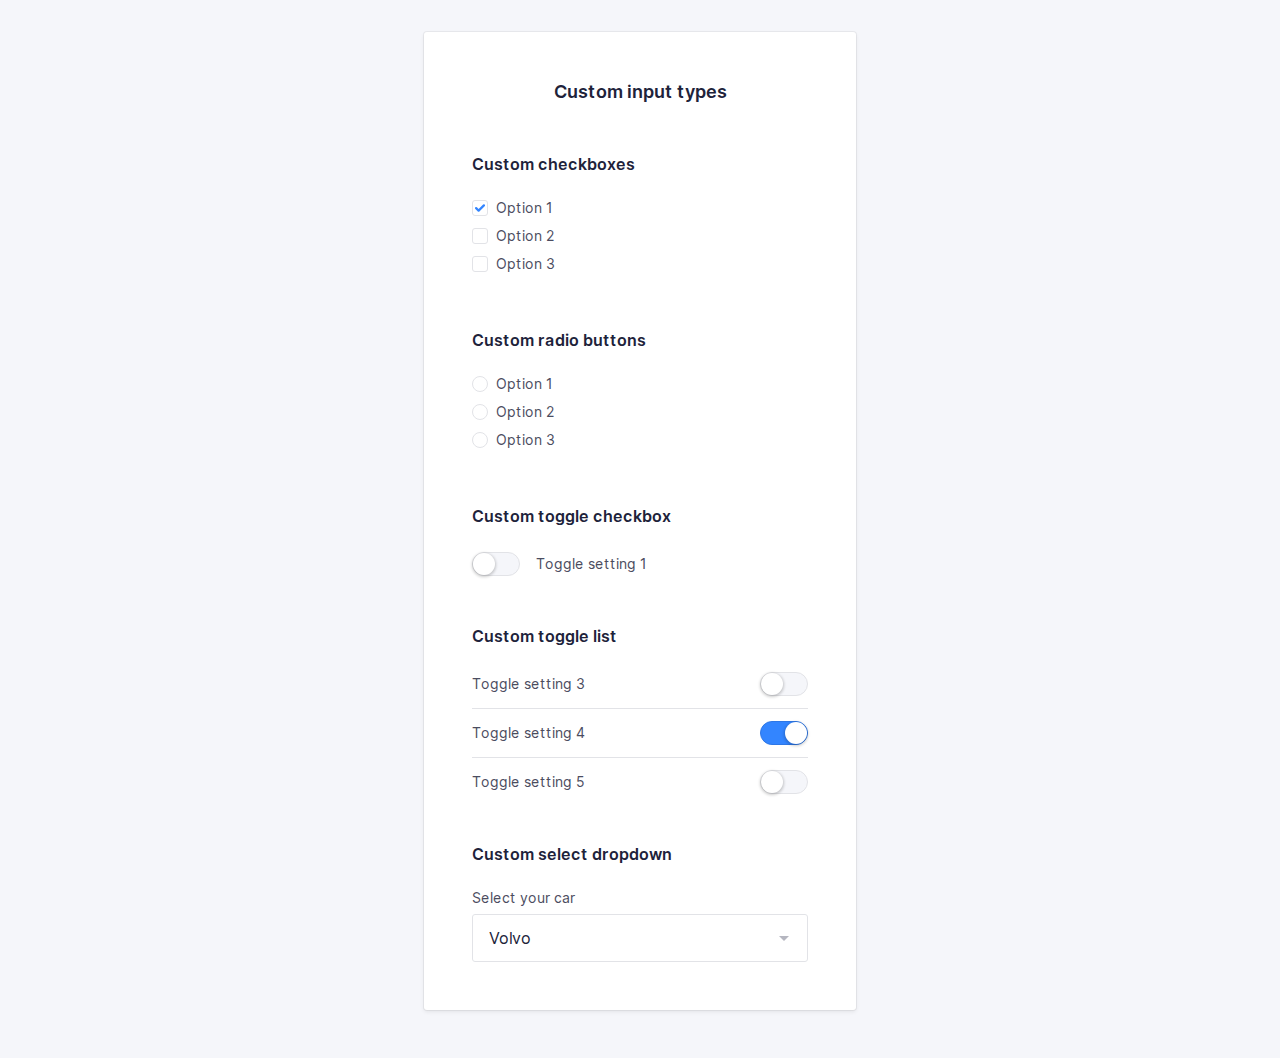
==== commit da6efae1: "Added interactions" ====
--- a/inputs.html
+++ b/inputs.html
@@ -28,19 +28,7 @@
                        
                         <h2 class="c-card__title">
                             Custom input types
-                        </h2>
-                        <div class="o-section">
-                            <h5>
-                                Floating labels
-                            </h5>
-                            <p class="c-form-field">
-                                <label class="c-label c-label--floating js-floating-label" for="username">
-                                    Email
-                                </label>
-                                <input class="c-input c-input--with-floating-label js-floating-input" type="email" name="username" id="username"
-                                    required>
-                            </p>
-                        </div>
+                        </h2>                        
                         <div class="o-section">
                             <!-- Custom checkboxes -->
                             <h5>
